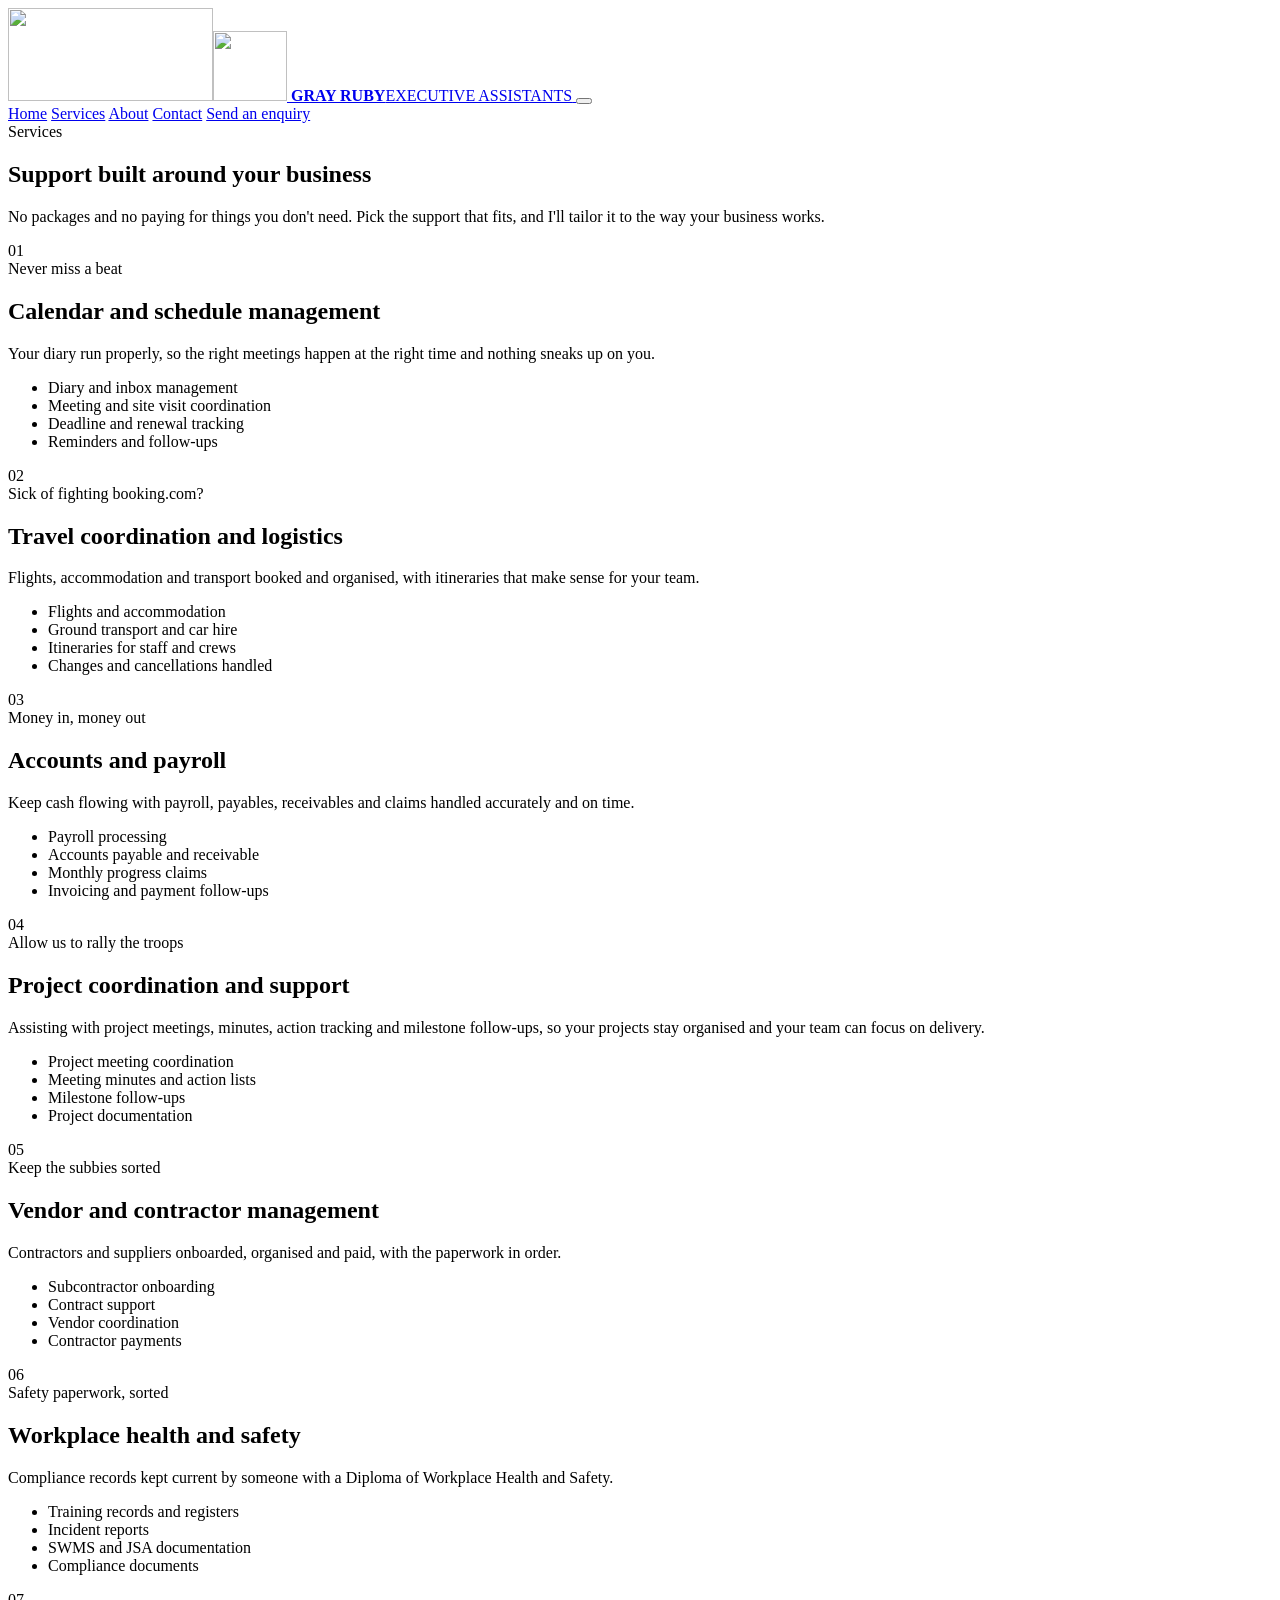
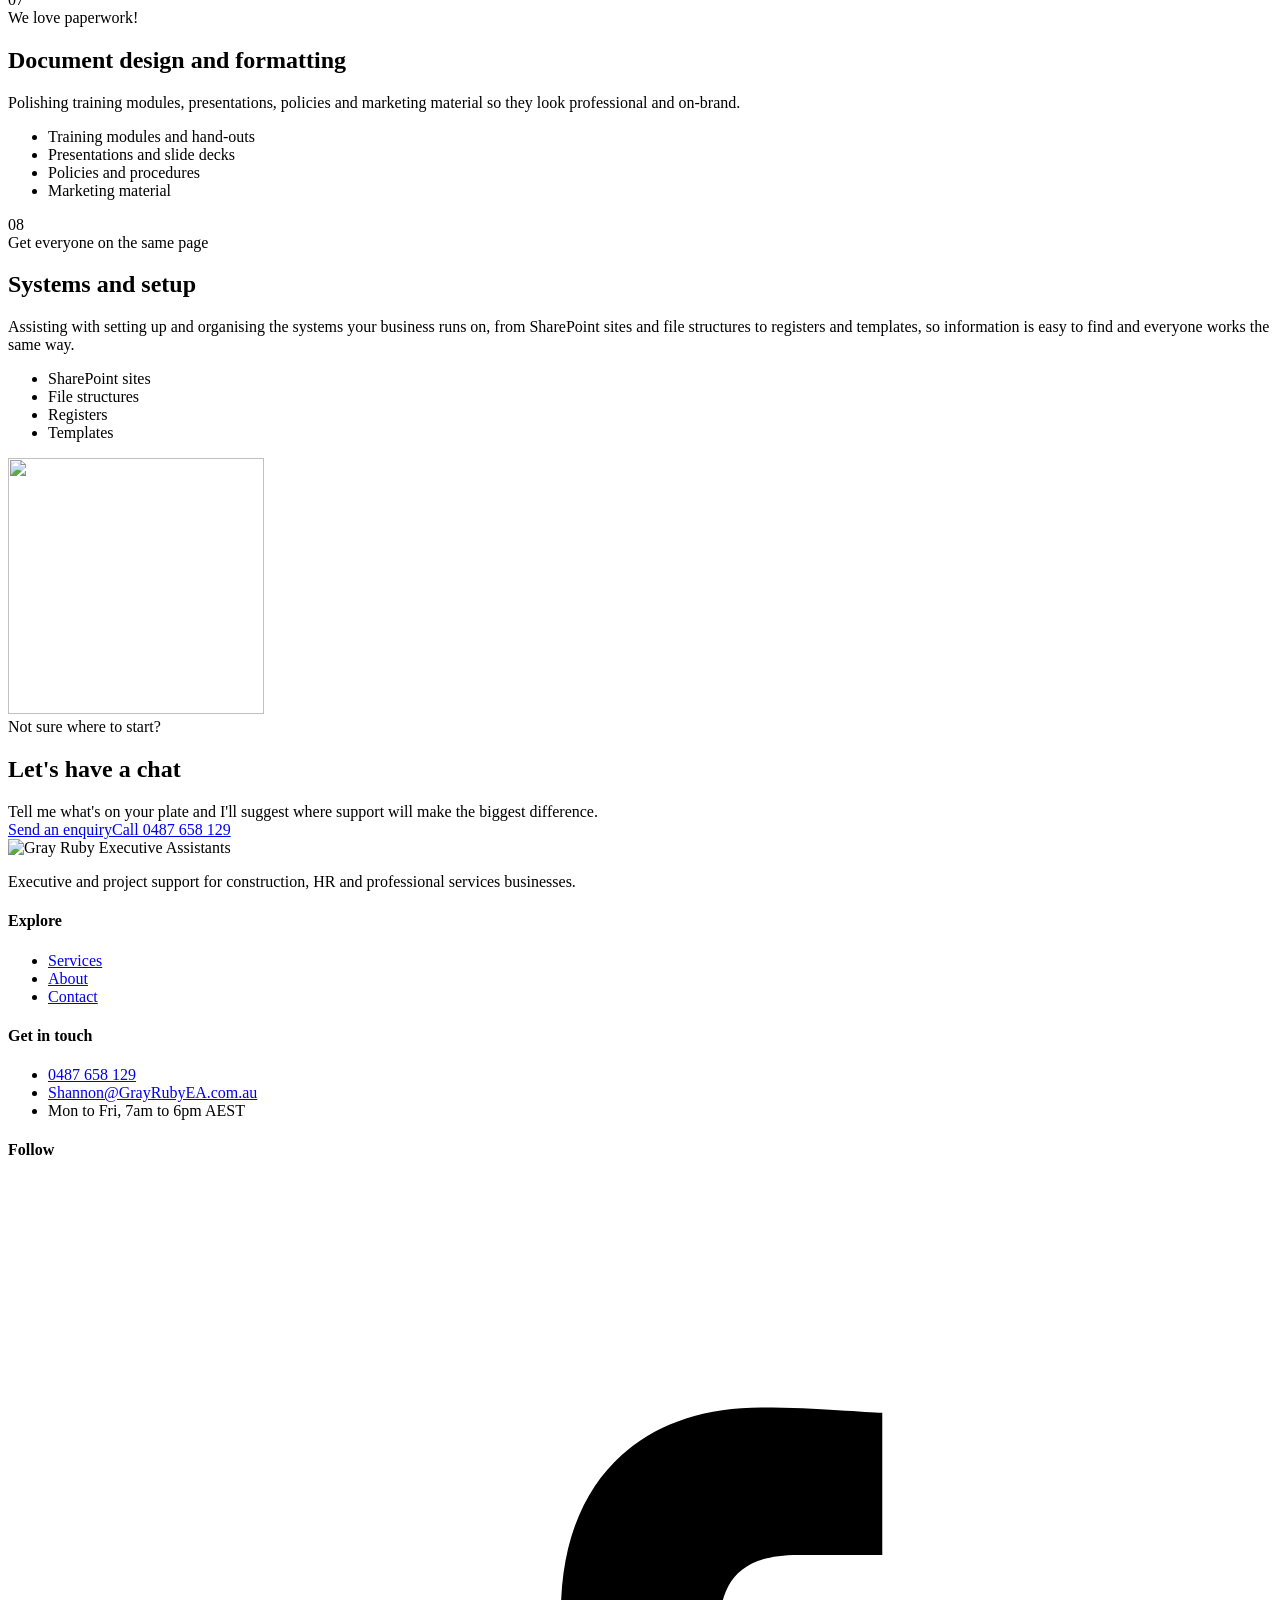
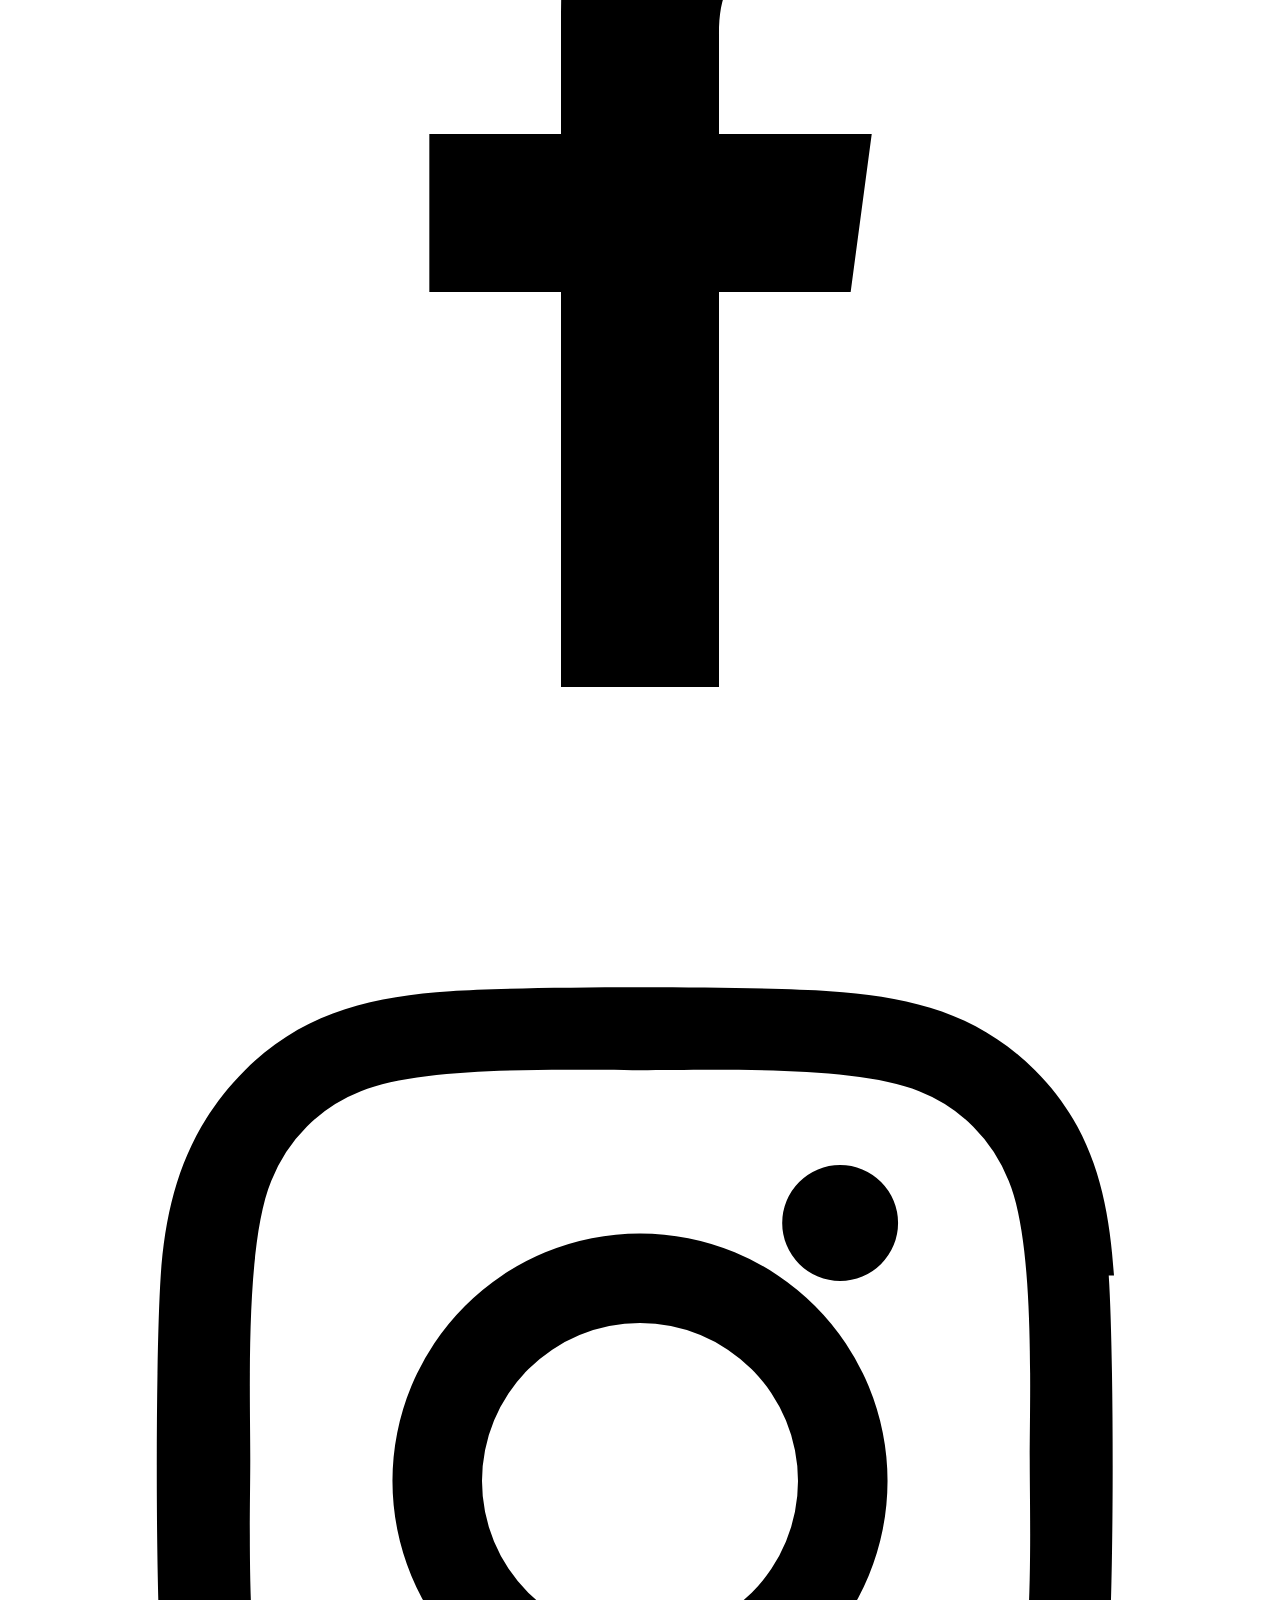
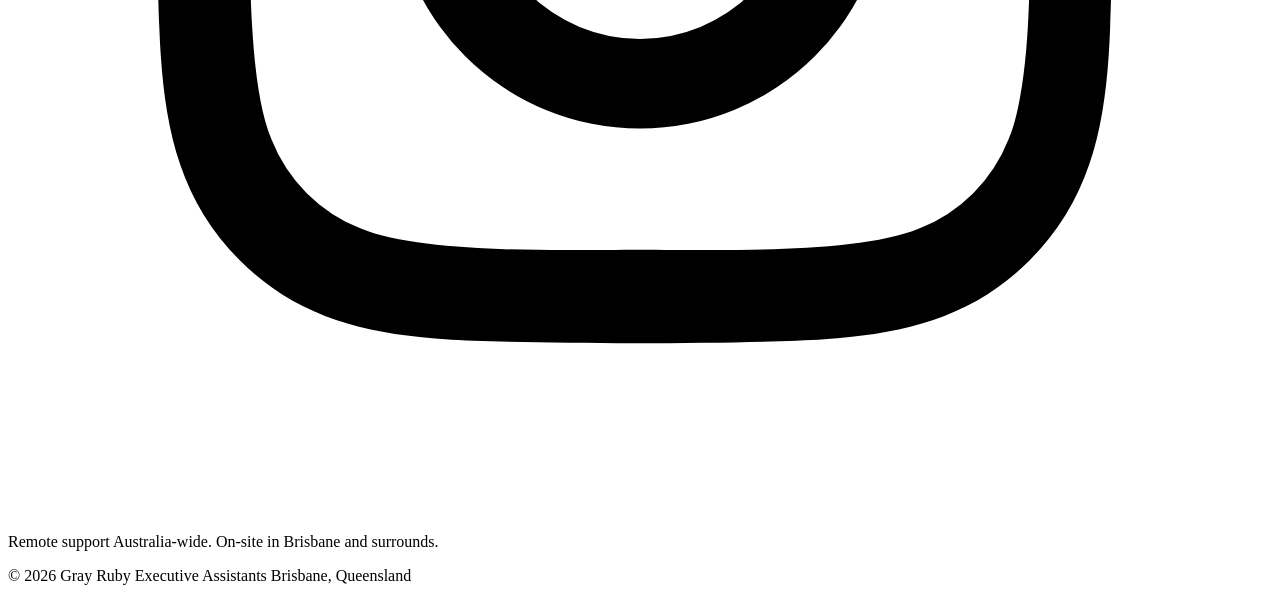
==== index.html @ 34ee31ba "Add files via upload" ====
<!DOCTYPE html>
<html lang="en-AU">
<head>
<meta charset="utf-8">
<meta name="viewport" content="width=device-width, initial-scale=1">
<title>Services | Gray Ruby Executive Assistants</title>
<meta name="description" content="Calendar, travel, accounts and payroll, project coordination, contractor management, WHS, document formatting and systems setup.">
<link rel="canonical" href="https://www.grayrubyea.com.au/services/">
<meta property="og:type" content="website">
<meta property="og:title" content="Services | Gray Ruby Executive Assistants">
<meta property="og:description" content="Calendar, travel, accounts and payroll, project coordination, contractor management, WHS, document formatting and systems setup.">
<meta property="og:url" content="https://www.grayrubyea.com.au/services/">
<meta property="og:image" content="https://www.grayrubyea.com.au/images/share.jpg">
<meta name="twitter:card" content="summary_large_image">
<link rel="icon" type="image/png" sizes="32x32" href="/images/favicon-32.png">
<link rel="apple-touch-icon" href="/images/apple-touch-icon.png">
<meta name="theme-color" content="#2f2f2f">
<link rel="preconnect" href="https://fonts.googleapis.com">
<link rel="preconnect" href="https://fonts.gstatic.com" crossorigin>
<link href="https://fonts.googleapis.com/css2?family=Assistant:wght@400;600;700&family=Red+Hat+Display:wght@300;400;500;600;700&display=swap" rel="stylesheet">
<link rel="stylesheet" href="/css/styles.css">
<script>try{if(!sessionStorage.getItem("gr-intro")){document.documentElement.classList.add("ruby-intro");sessionStorage.setItem("gr-intro","1")}}catch(e){document.documentElement.classList.add("ruby-intro")}</script>
</head>
<body>
<header class="site-header">
  <div class="wrap">
    <a class="brand" href="/" aria-label="Gray Ruby Executive Assistants home">
      <span class="brand-mark"><img src="/images/mark-gr.png" alt="" width="205" height="93"><img class="logo-ruby" src="/images/ruby-mask.png" alt="" width="74" height="70"><span class="ruby-shine" aria-hidden="true"></span></span>
      <span class="brand-text"><b>GRAY RUBY</b><span>EXECUTIVE ASSISTANTS</span></span>
    </a>
    <button class="menu-toggle" aria-label="Open menu" aria-expanded="false" aria-controls="nav"><span></span><span></span><span></span></button>
    <nav class="nav" id="nav">
      <a href="/">Home</a>
      <a href="/services/" aria-current="page">Services</a>
      <a href="/about/">About</a>
      <a href="/contact/">Contact</a>
      <a class="btn" href="/contact/">Send an enquiry</a>
    </nav>
  </div>
</header>
<main>

<section class="page-head dark ruby-rule">
  <div class="wrap">
    <span class="eyebrow">Services</span>
    <h1>Support built around your business</h1>
    <p class="lead">No packages and no paying for things you don't need. Pick the support that fits, and I'll tailor it to the way your business works.</p>
  </div>
</section>

<section class="section">
  <div class="wrap">
    <article class="service" id="s1">
      <div class="num">01</div>
      <div>
        <div class="tag">Never miss a beat</div>
        <h2>Calendar and schedule management</h2>
        <p>Your diary run properly, so the right meetings happen at the right time and nothing sneaks up on you.</p>
        <ul><li>Diary and inbox management</li><li>Meeting and site visit coordination</li><li>Deadline and renewal tracking</li><li>Reminders and follow-ups</li></ul>
      </div>
    </article>
    <article class="service" id="s2">
      <div class="num">02</div>
      <div>
        <div class="tag">Sick of fighting booking.com?</div>
        <h2>Travel coordination and logistics</h2>
        <p>Flights, accommodation and transport booked and organised, with itineraries that make sense for your team.</p>
        <ul><li>Flights and accommodation</li><li>Ground transport and car hire</li><li>Itineraries for staff and crews</li><li>Changes and cancellations handled</li></ul>
      </div>
    </article>
    <article class="service" id="s3">
      <div class="num">03</div>
      <div>
        <div class="tag">Money in, money out</div>
        <h2>Accounts and payroll</h2>
        <p>Keep cash flowing with payroll, payables, receivables and claims handled accurately and on time.</p>
        <ul><li>Payroll processing</li><li>Accounts payable and receivable</li><li>Monthly progress claims</li><li>Invoicing and payment follow-ups</li></ul>
      </div>
    </article>
    <article class="service" id="s4">
      <div class="num">04</div>
      <div>
        <div class="tag">Allow us to rally the troops</div>
        <h2>Project coordination and support</h2>
        <p>Assisting with project meetings, minutes, action tracking and milestone follow-ups, so your projects stay organised and your team can focus on delivery.</p>
        <ul><li>Project meeting coordination</li><li>Meeting minutes and action lists</li><li>Milestone follow-ups</li><li>Project documentation</li></ul>
      </div>
    </article>
    <article class="service" id="s5">
      <div class="num">05</div>
      <div>
        <div class="tag">Keep the subbies sorted</div>
        <h2>Vendor and contractor management</h2>
        <p>Contractors and suppliers onboarded, organised and paid, with the paperwork in order.</p>
        <ul><li>Subcontractor onboarding</li><li>Contract support</li><li>Vendor coordination</li><li>Contractor payments</li></ul>
      </div>
    </article>
    <article class="service" id="s6">
      <div class="num">06</div>
      <div>
        <div class="tag">Safety paperwork, sorted</div>
        <h2>Workplace health and safety</h2>
        <p>Compliance records kept current by someone with a Diploma of Workplace Health and Safety.</p>
        <ul><li>Training records and registers</li><li>Incident reports</li><li>SWMS and JSA documentation</li><li>Compliance documents</li></ul>
      </div>
    </article>
    <article class="service" id="s7">
      <div class="num">07</div>
      <div>
        <div class="tag">We love paperwork!</div>
        <h2>Document design and formatting</h2>
        <p>Polishing training modules, presentations, policies and marketing material so they look professional and on-brand.</p>
        <ul><li>Training modules and hand-outs</li><li>Presentations and slide decks</li><li>Policies and procedures</li><li>Marketing material</li></ul>
      </div>
    </article>
    <article class="service" id="s8">
      <div class="num">08</div>
      <div>
        <div class="tag">Get everyone on the same page</div>
        <h2>Systems and setup</h2>
        <p>Assisting with setting up and organising the systems your business runs on, from SharePoint sites and file structures to registers and templates, so information is easy to find and everyone works the same way.</p>
        <ul><li>SharePoint sites</li><li>File structures</li><li>Registers</li><li>Templates</li></ul>
      </div>
    </article>
  </div>
</section>

<section class="cta dark ruby-rule">
  <div class="wrap">
    <div class="gem" aria-hidden="true"><img src="/images/ruby.png" alt="" width="256" height="256"><span class="gem-shine"></span></div>
    <span class="eyebrow">Not sure where to start?</span>
    <h2>Let's have a chat</h2>
    <p class="lead" style="margin:0 auto">Tell me what's on your plate and I'll suggest where support will make the biggest difference.</p>
    <div class="btn-row"><a class="btn" href="/contact/">Send an enquiry</a><a class="btn ghost" href="tel:+61487658129">Call 0487 658 129</a></div>
  </div>
</section>
</main>
<footer class="site-footer dark">
  <div class="wrap">
    <div class="cols">
      <div>
        <img src="/images/logo-stacked-white.png" alt="Gray Ruby Executive Assistants" width="416" height="213">
        <p>Executive and project support for construction, HR and professional services businesses.</p>
      </div>
      <div>
        <h4>Explore</h4>
        <ul>
          <li><a href="/services/">Services</a></li>
          <li><a href="/about/">About</a></li>
          <li><a href="/contact/">Contact</a></li>
        </ul>
      </div>
      <div>
        <h4>Get in touch</h4>
        <ul>
          <li><a href="tel:+61487658129">0487 658 129</a></li>
          <li><a href="mailto:Shannon@GrayRubyEA.com.au">Shannon@GrayRubyEA.com.au</a></li>
          <li>Mon to Fri, 7am to 6pm AEST</li>
        </ul>
      </div>
      <div>
        <h4>Follow</h4>
        <div class="social">
          <a href="https://www.facebook.com/profile.php?id=61559877953396" target="_blank" rel="noopener" aria-label="Gray Ruby EA on Facebook"><svg viewBox="0 0 24 24" aria-hidden="true"><path d="M13.5 21v-7.5h2.5l.4-3h-2.9V8.6c0-.9.3-1.5 1.5-1.5h1.6V4.4c-.3 0-1.2-.1-2.3-.1-2.3 0-3.8 1.4-3.8 3.9v2.3H8v3h2.5V21h3z"/></svg></a>
          <a href="https://www.instagram.com/grayrubyea" target="_blank" rel="noopener" aria-label="Gray Ruby EA on Instagram"><svg viewBox="0 0 24 24" aria-hidden="true"><path d="M12 7.3A4.7 4.7 0 1 0 12 16.7 4.7 4.7 0 0 0 12 7.3zm0 7.7a3 3 0 1 1 0-6 3 3 0 0 1 0 6zm4.9-7.9a1.1 1.1 0 1 1-2.2 0 1.1 1.1 0 0 1 2.2 0zM21 8.1c-.1-1.5-.4-2.8-1.5-3.9S17.1 2.8 15.6 2.7C14.1 2.6 9.9 2.6 8.4 2.7 6.9 2.8 5.6 3.1 4.5 4.2S3 6.6 2.9 8.1c-.1 1.5-.1 5.7 0 7.2.1 1.5.4 2.8 1.5 3.9s2.4 1.4 3.9 1.5c1.5.1 5.7.1 7.2 0 1.5-.1 2.8-.4 3.9-1.5s1.4-2.4 1.5-3.9c.1-1.5.1-5.7 0-7.2zm-2 8.8a3 3 0 0 1-1.7 1.7c-1.2.5-4 .4-5.3.4s-4.1.1-5.3-.4a3 3 0 0 1-1.7-1.7c-.5-1.2-.4-4-.4-5.3s-.1-4.1.4-5.3A3 3 0 0 1 6.7 4.6C7.9 4.1 10.7 4.2 12 4.2s4.1-.1 5.3.4A3 3 0 0 1 19 6.3c.5 1.2.4 4 .4 5.3s.1 4.1-.4 5.3z"/></svg></a>
        </div>
        <p style="margin-top:16px">Remote support Australia-wide. On-site in Brisbane and surrounds.</p>
      </div>
    </div>
    <div class="legal">
      <span>&copy; <span data-year>2026</span> Gray Ruby Executive Assistants</span>
      <span>Brisbane, Queensland</span>
    </div>
  </div>
</footer>
<script src="/js/site.js"></script>
</body>
</html>
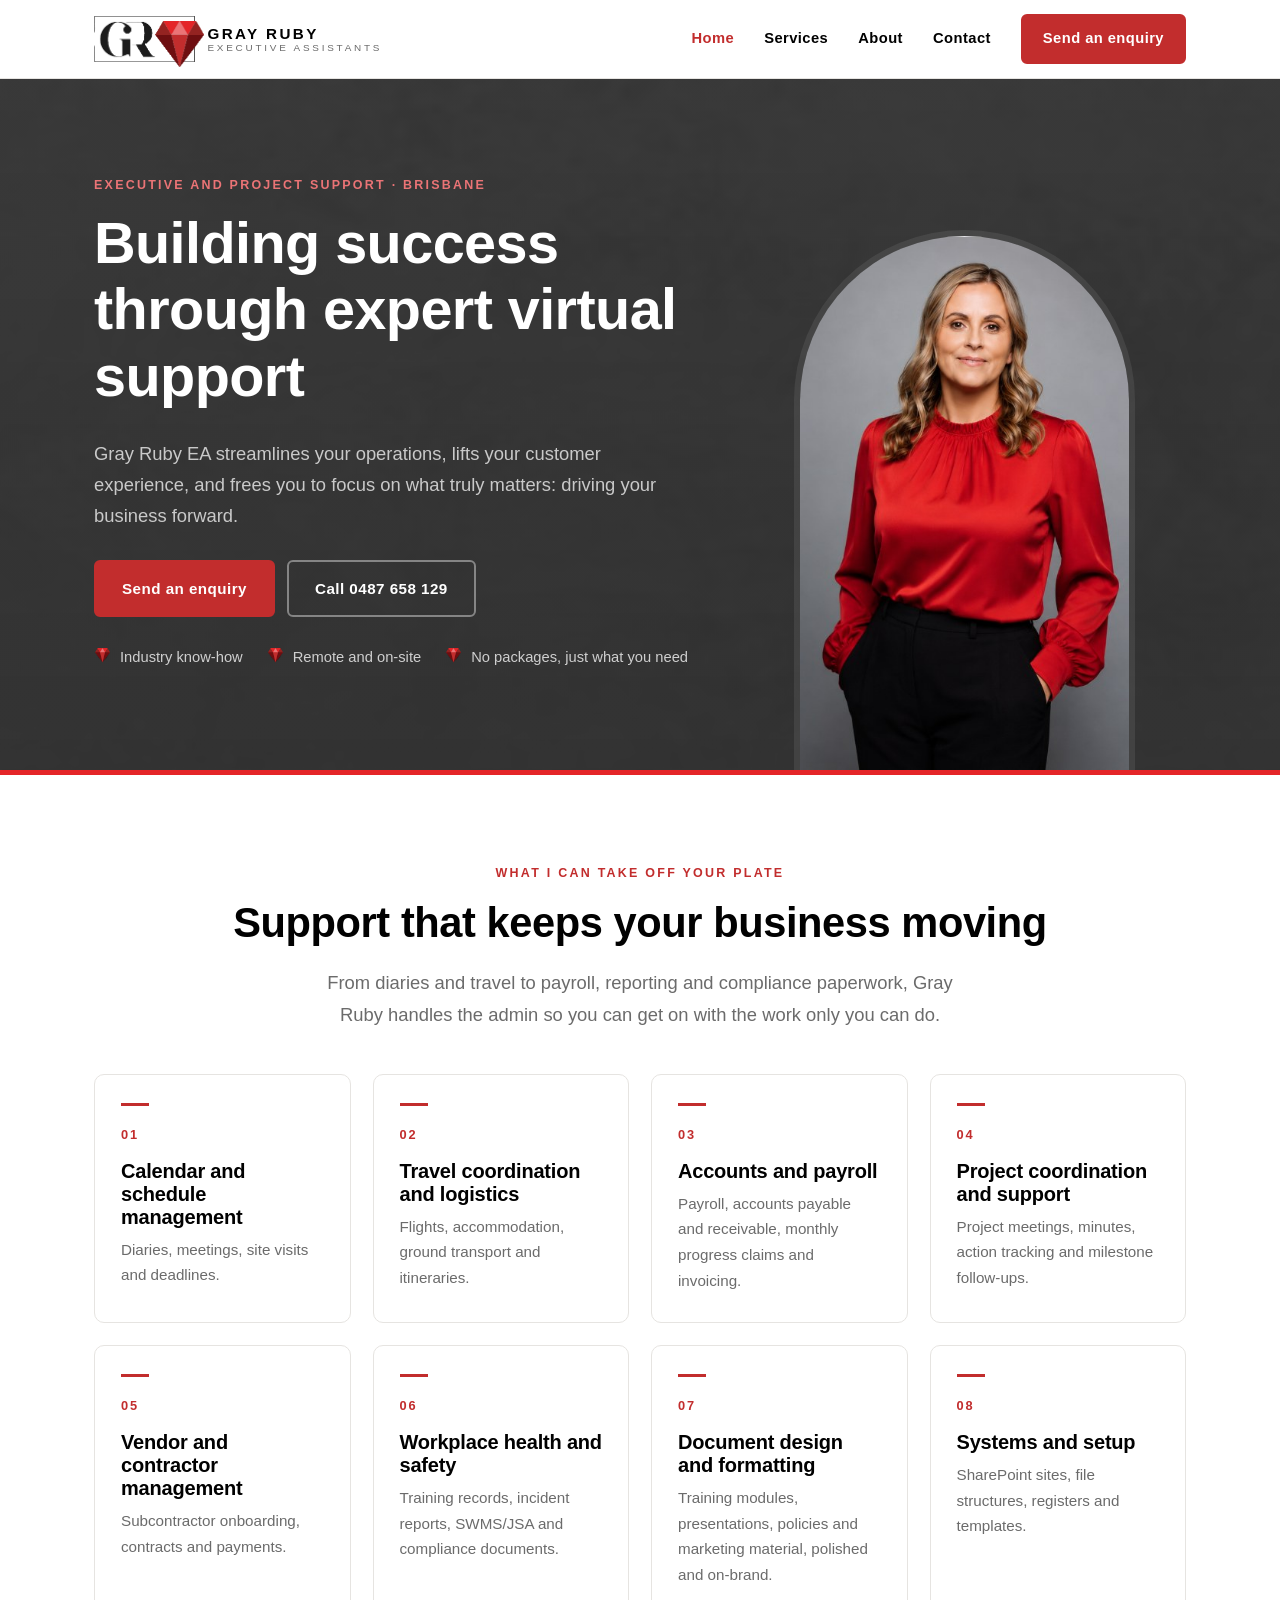
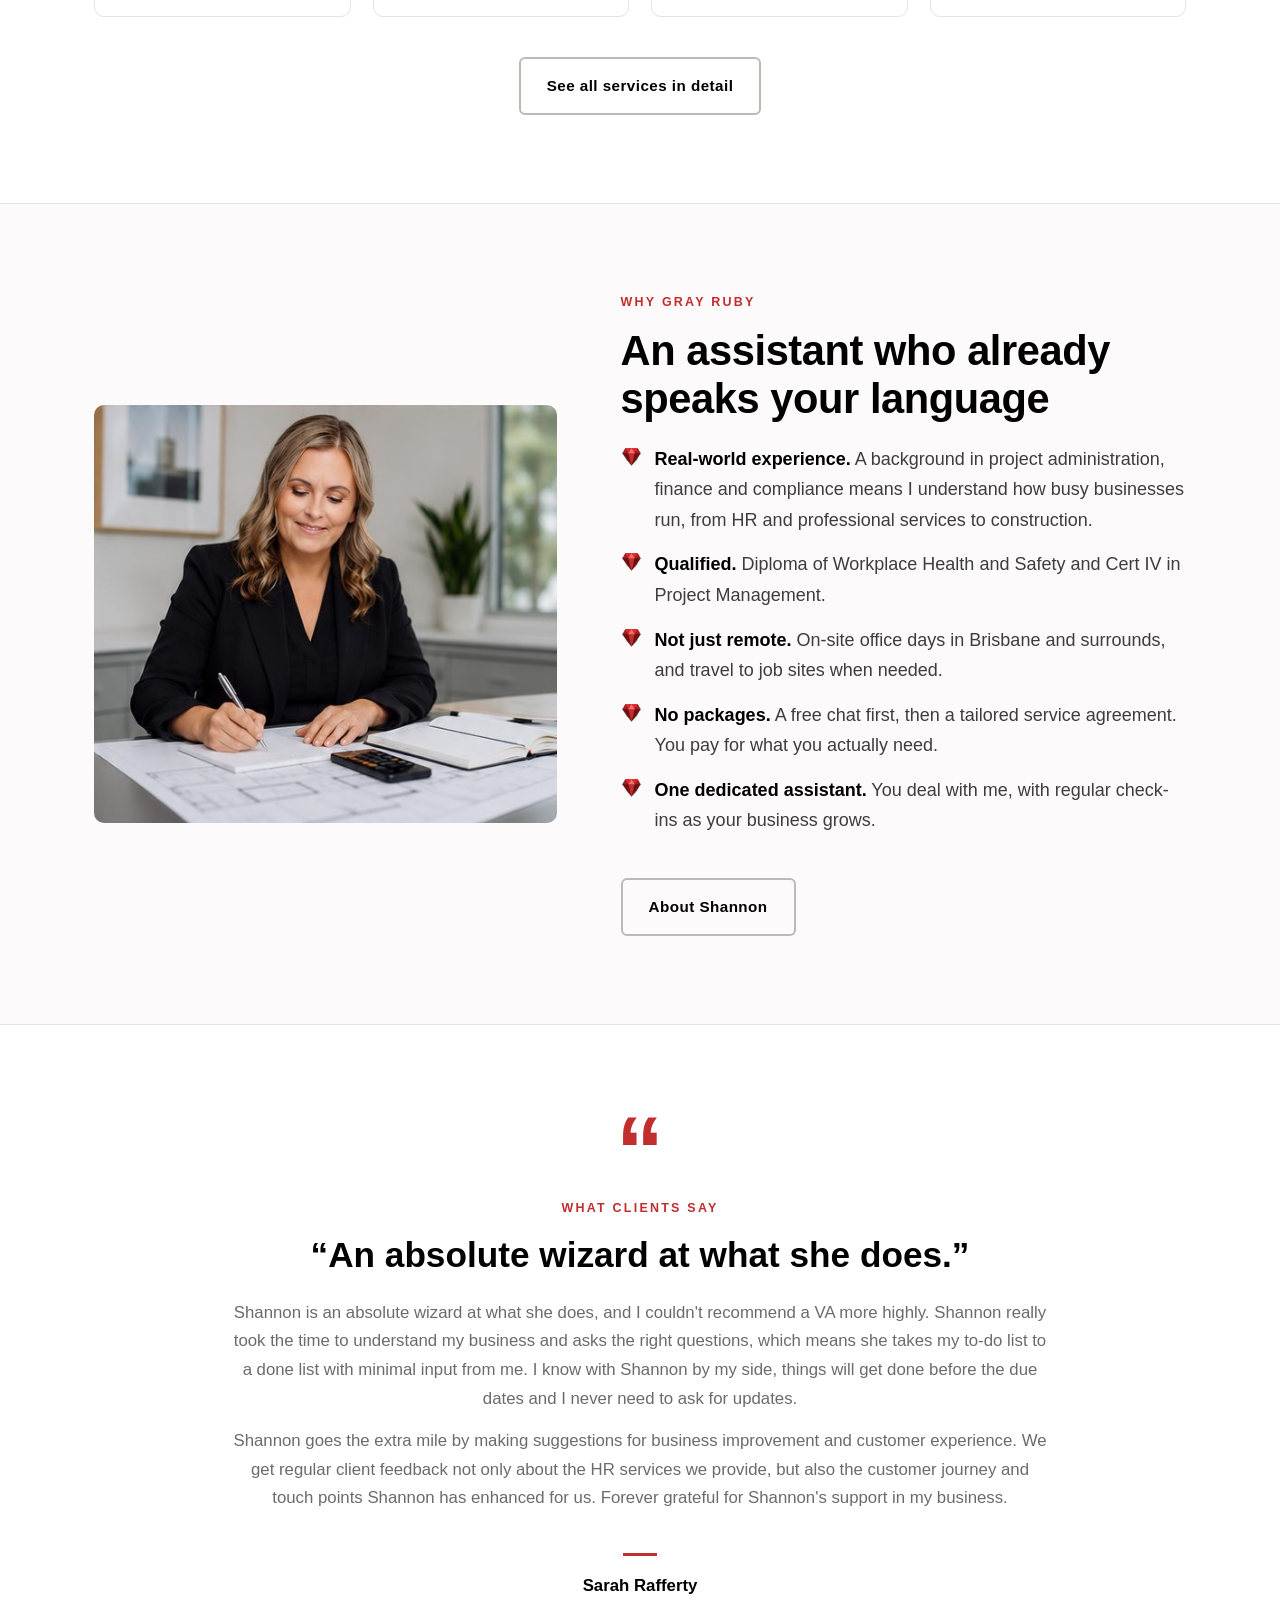
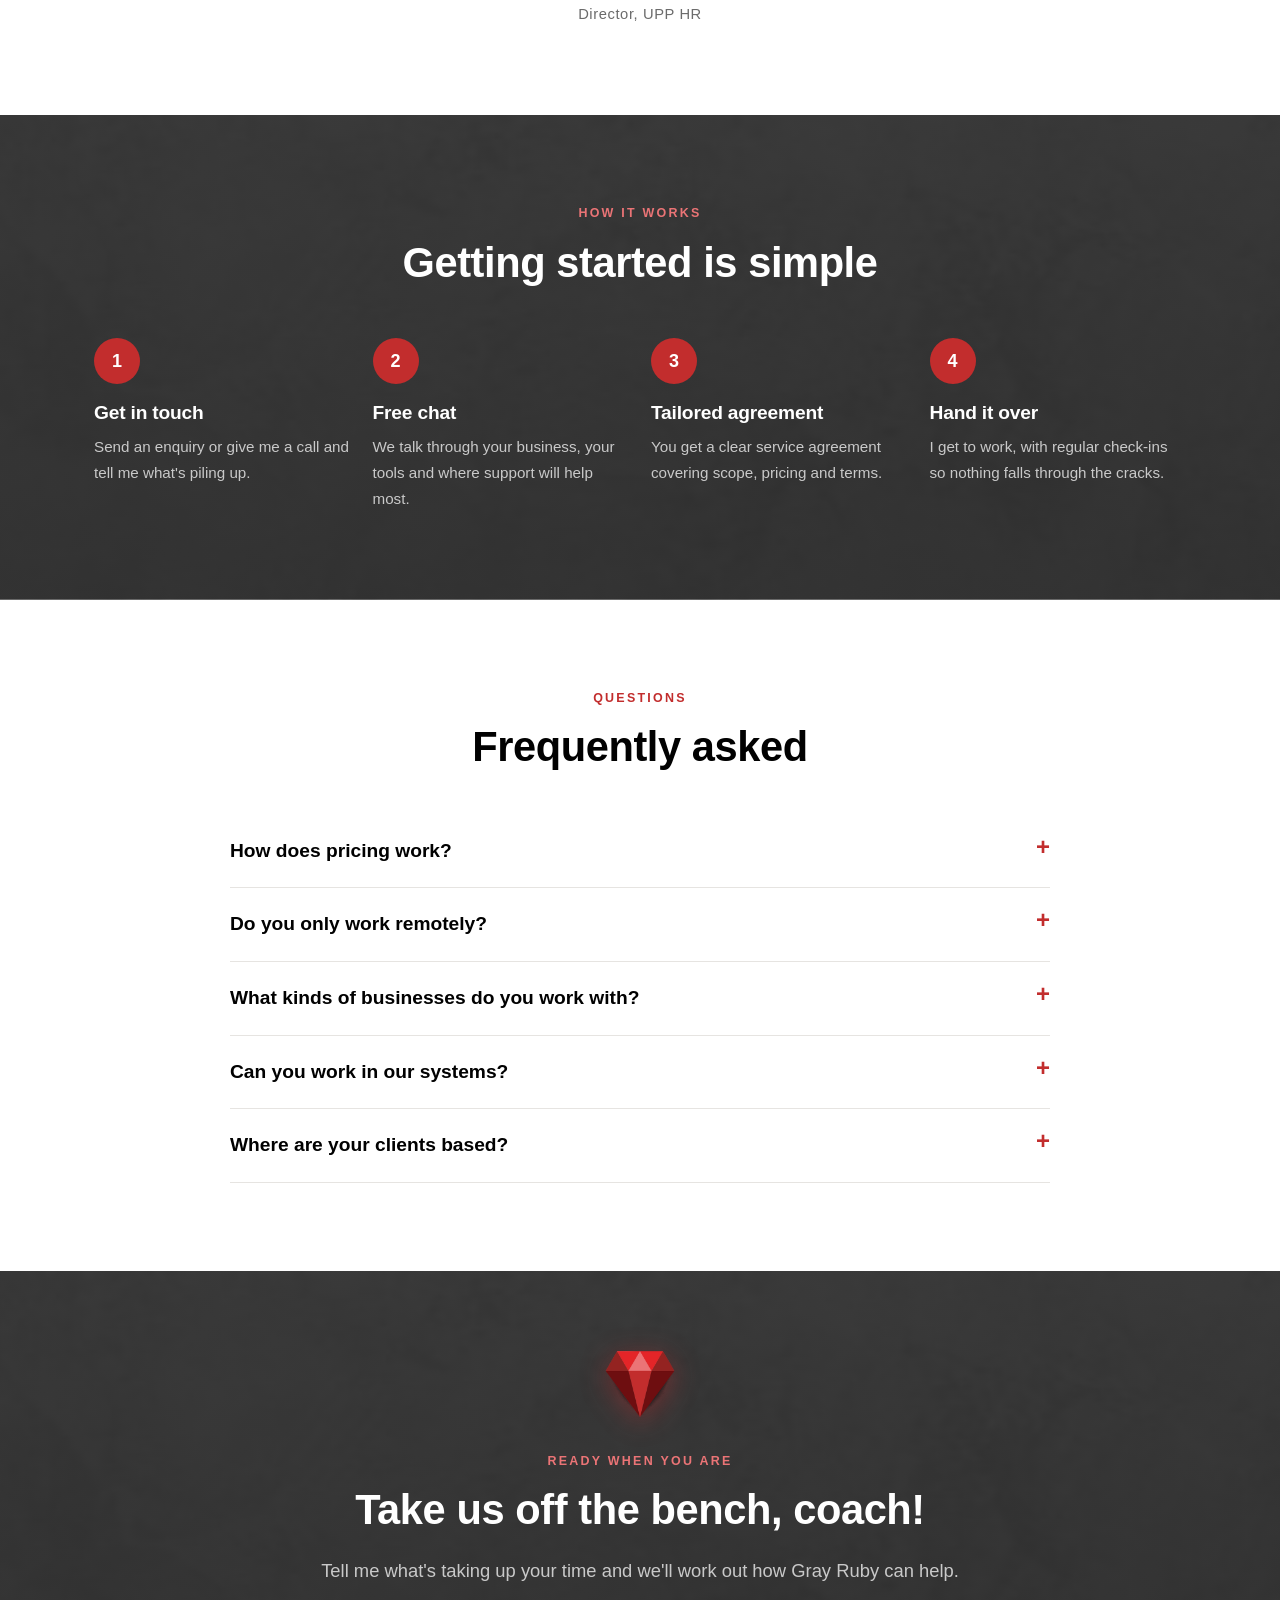
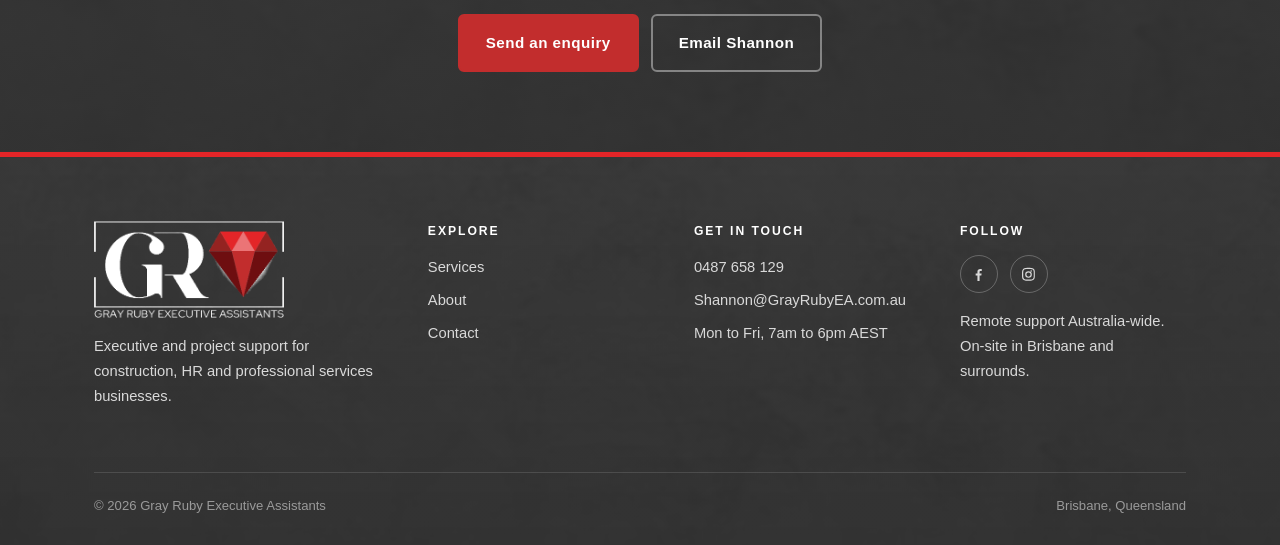
==== commit 0f40b92e: "Add files via upload" ====
--- a/index.html
+++ b/index.html
@@ -3,135 +3,159 @@
 <head>
 <meta charset="utf-8">
 <meta name="viewport" content="width=device-width, initial-scale=1">
-<title>Services | Gray Ruby Executive Assistants</title>
-<meta name="description" content="Calendar, travel, accounts and payroll, project coordination, contractor management, WHS, document formatting and systems setup.">
-<link rel="canonical" href="https://www.grayrubyea.com.au/services/">
+<title>Gray Ruby Executive Assistants | Brisbane executive and virtual assistant</title>
+<meta name="description" content="Executive and virtual assistant support for construction, HR and professional services businesses. Remote Australia-wide, on-site in Brisbane.">
+<link rel="canonical" href="https://www.grayrubyea.com.au/">
 <meta property="og:type" content="website">
-<meta property="og:title" content="Services | Gray Ruby Executive Assistants">
-<meta property="og:description" content="Calendar, travel, accounts and payroll, project coordination, contractor management, WHS, document formatting and systems setup.">
-<meta property="og:url" content="https://www.grayrubyea.com.au/services/">
-<meta property="og:image" content="https://www.grayrubyea.com.au/images/share.jpg">
+<meta property="og:title" content="Gray Ruby Executive Assistants | Brisbane executive and virtual assistant">
+<meta property="og:description" content="Executive and virtual assistant support for construction, HR and professional services businesses. Remote Australia-wide, on-site in Brisbane.">
+<meta property="og:url" content="https://www.grayrubyea.com.au/">
+<meta property="og:image" content="https://www.grayrubyea.com.au/share.jpg">
 <meta name="twitter:card" content="summary_large_image">
-<link rel="icon" type="image/png" sizes="32x32" href="/images/favicon-32.png">
-<link rel="apple-touch-icon" href="/images/apple-touch-icon.png">
+<link rel="icon" type="image/png" sizes="32x32" href="/favicon-32.png">
+<link rel="apple-touch-icon" href="/apple-touch-icon.png">
 <meta name="theme-color" content="#2f2f2f">
 <link rel="preconnect" href="https://fonts.googleapis.com">
 <link rel="preconnect" href="https://fonts.gstatic.com" crossorigin>
 <link href="https://fonts.googleapis.com/css2?family=Assistant:wght@400;600;700&family=Red+Hat+Display:wght@300;400;500;600;700&display=swap" rel="stylesheet">
-<link rel="stylesheet" href="/css/styles.css">
+<link rel="stylesheet" href="/styles.css">
 <script>try{if(!sessionStorage.getItem("gr-intro")){document.documentElement.classList.add("ruby-intro");sessionStorage.setItem("gr-intro","1")}}catch(e){document.documentElement.classList.add("ruby-intro")}</script>
 </head>
 <body>
 <header class="site-header">
   <div class="wrap">
     <a class="brand" href="/" aria-label="Gray Ruby Executive Assistants home">
-      <span class="brand-mark"><img src="/images/mark-gr.png" alt="" width="205" height="93"><img class="logo-ruby" src="/images/ruby-mask.png" alt="" width="74" height="70"><span class="ruby-shine" aria-hidden="true"></span></span>
+      <span class="brand-mark"><img src="/mark-gr.png" alt="" width="205" height="93"><img class="logo-ruby" src="/ruby-mask.png" alt="" width="74" height="70"><span class="ruby-shine" aria-hidden="true"></span></span>
       <span class="brand-text"><b>GRAY RUBY</b><span>EXECUTIVE ASSISTANTS</span></span>
     </a>
     <button class="menu-toggle" aria-label="Open menu" aria-expanded="false" aria-controls="nav"><span></span><span></span><span></span></button>
     <nav class="nav" id="nav">
-      <a href="/">Home</a>
-      <a href="/services/" aria-current="page">Services</a>
-      <a href="/about/">About</a>
-      <a href="/contact/">Contact</a>
-      <a class="btn" href="/contact/">Send an enquiry</a>
+      <a href="/" aria-current="page">Home</a>
+      <a href="/services">Services</a>
+      <a href="/about">About</a>
+      <a href="/contact">Contact</a>
+      <a class="btn" href="/contact">Send an enquiry</a>
     </nav>
   </div>
 </header>
 <main>
 
-<section class="page-head dark ruby-rule">
-  <div class="wrap">
-    <span class="eyebrow">Services</span>
-    <h1>Support built around your business</h1>
-    <p class="lead">No packages and no paying for things you don't need. Pick the support that fits, and I'll tailor it to the way your business works.</p>
+<section class="hero dark ruby-rule">
+  <div class="wrap">
+    <div class="hero-copy">
+      <span class="eyebrow">Executive and project support &middot; Brisbane</span>
+      <h1>Building success through expert virtual support</h1>
+      <p class="lead">Gray Ruby EA streamlines your operations, lifts your customer experience, and frees you to focus on what truly matters: driving your business forward.</p>
+      <div class="btn-row">
+        <a class="btn" href="/contact">Send an enquiry</a>
+        <a class="btn ghost" href="tel:+61487658129">Call 0487 658 129</a>
+      </div>
+      <ul class="hero-points">
+        <li>Industry know-how</li>
+        <li>Remote and on-site</li>
+        <li>No packages, just what you need</li>
+      </ul>
+    </div>
+    <div class="hero-photo">
+      <img src="/shannon-red.jpg" alt="Shannon Krytenberg, founder of Gray Ruby Executive Assistants" width="430" height="698">
+    </div>
   </div>
 </section>
 
 <section class="section">
   <div class="wrap">
-    <article class="service" id="s1">
-      <div class="num">01</div>
-      <div>
-        <div class="tag">Never miss a beat</div>
-        <h2>Calendar and schedule management</h2>
-        <p>Your diary run properly, so the right meetings happen at the right time and nothing sneaks up on you.</p>
-        <ul><li>Diary and inbox management</li><li>Meeting and site visit coordination</li><li>Deadline and renewal tracking</li><li>Reminders and follow-ups</li></ul>
-      </div>
-    </article>
-    <article class="service" id="s2">
-      <div class="num">02</div>
-      <div>
-        <div class="tag">Sick of fighting booking.com?</div>
-        <h2>Travel coordination and logistics</h2>
-        <p>Flights, accommodation and transport booked and organised, with itineraries that make sense for your team.</p>
-        <ul><li>Flights and accommodation</li><li>Ground transport and car hire</li><li>Itineraries for staff and crews</li><li>Changes and cancellations handled</li></ul>
-      </div>
-    </article>
-    <article class="service" id="s3">
-      <div class="num">03</div>
-      <div>
-        <div class="tag">Money in, money out</div>
-        <h2>Accounts and payroll</h2>
-        <p>Keep cash flowing with payroll, payables, receivables and claims handled accurately and on time.</p>
-        <ul><li>Payroll processing</li><li>Accounts payable and receivable</li><li>Monthly progress claims</li><li>Invoicing and payment follow-ups</li></ul>
-      </div>
-    </article>
-    <article class="service" id="s4">
-      <div class="num">04</div>
-      <div>
-        <div class="tag">Allow us to rally the troops</div>
-        <h2>Project coordination and support</h2>
-        <p>Assisting with project meetings, minutes, action tracking and milestone follow-ups, so your projects stay organised and your team can focus on delivery.</p>
-        <ul><li>Project meeting coordination</li><li>Meeting minutes and action lists</li><li>Milestone follow-ups</li><li>Project documentation</li></ul>
-      </div>
-    </article>
-    <article class="service" id="s5">
-      <div class="num">05</div>
-      <div>
-        <div class="tag">Keep the subbies sorted</div>
-        <h2>Vendor and contractor management</h2>
-        <p>Contractors and suppliers onboarded, organised and paid, with the paperwork in order.</p>
-        <ul><li>Subcontractor onboarding</li><li>Contract support</li><li>Vendor coordination</li><li>Contractor payments</li></ul>
-      </div>
-    </article>
-    <article class="service" id="s6">
-      <div class="num">06</div>
-      <div>
-        <div class="tag">Safety paperwork, sorted</div>
-        <h2>Workplace health and safety</h2>
-        <p>Compliance records kept current by someone with a Diploma of Workplace Health and Safety.</p>
-        <ul><li>Training records and registers</li><li>Incident reports</li><li>SWMS and JSA documentation</li><li>Compliance documents</li></ul>
-      </div>
-    </article>
-    <article class="service" id="s7">
-      <div class="num">07</div>
-      <div>
-        <div class="tag">We love paperwork!</div>
-        <h2>Document design and formatting</h2>
-        <p>Polishing training modules, presentations, policies and marketing material so they look professional and on-brand.</p>
-        <ul><li>Training modules and hand-outs</li><li>Presentations and slide decks</li><li>Policies and procedures</li><li>Marketing material</li></ul>
-      </div>
-    </article>
-    <article class="service" id="s8">
-      <div class="num">08</div>
-      <div>
-        <div class="tag">Get everyone on the same page</div>
-        <h2>Systems and setup</h2>
-        <p>Assisting with setting up and organising the systems your business runs on, from SharePoint sites and file structures to registers and templates, so information is easy to find and everyone works the same way.</p>
-        <ul><li>SharePoint sites</li><li>File structures</li><li>Registers</li><li>Templates</li></ul>
-      </div>
-    </article>
+    <div class="section-head center">
+      <span class="eyebrow">What I can take off your plate</span>
+      <h2>Support that keeps your business moving</h2>
+      <p class="lead">From diaries and travel to payroll, reporting and compliance paperwork, Gray Ruby handles the admin so you can get on with the work only you can do.</p>
+    </div>
+    <div class="grid grid-4">
+        <div class="card"><span class="num">01</span><h3>Calendar and schedule management</h3><p>Diaries, meetings, site visits and deadlines.</p></div>
+        <div class="card"><span class="num">02</span><h3>Travel coordination and logistics</h3><p>Flights, accommodation, ground transport and itineraries.</p></div>
+        <div class="card"><span class="num">03</span><h3>Accounts and payroll</h3><p>Payroll, accounts payable and receivable, monthly progress claims and invoicing.</p></div>
+        <div class="card"><span class="num">04</span><h3>Project coordination and support</h3><p>Project meetings, minutes, action tracking and milestone follow-ups.</p></div>
+        <div class="card"><span class="num">05</span><h3>Vendor and contractor management</h3><p>Subcontractor onboarding, contracts and payments.</p></div>
+        <div class="card"><span class="num">06</span><h3>Workplace health and safety</h3><p>Training records, incident reports, SWMS/JSA and compliance documents.</p></div>
+        <div class="card"><span class="num">07</span><h3>Document design and formatting</h3><p>Training modules, presentations, policies and marketing material, polished and on-brand.</p></div>
+        <div class="card"><span class="num">08</span><h3>Systems and setup</h3><p>SharePoint sites, file structures, registers and templates.</p></div>
+    </div>
+    <div class="section-foot center"><a class="btn ghost" href="/services">See all services in detail</a></div>
+  </div>
+</section>
+
+<section class="section stone">
+  <div class="wrap split photo-left">
+    <div class="photo-frame"><img src="/shannon-desk.jpg" alt="Shannon Krytenberg working at her desk" width="512" height="462" loading="lazy"></div>
+    <div>
+      <span class="eyebrow">Why Gray Ruby</span>
+      <h2>An assistant who already speaks your language</h2>
+      <ul class="ticks">
+        <li><strong>Real-world experience.</strong> A background in project administration, finance and compliance means I understand how busy businesses run, from HR and professional services to construction.</li>
+        <li><strong>Qualified.</strong> Diploma of Workplace Health and Safety and Cert IV in Project Management.</li>
+        <li><strong>Not just remote.</strong> On-site office days in Brisbane and surrounds, and travel to job sites when needed.</li>
+        <li><strong>No packages.</strong> A free chat first, then a tailored service agreement. You pay for what you actually need.</li>
+        <li><strong>One dedicated assistant.</strong> You deal with me, with regular check-ins as your business grows.</li>
+      </ul>
+      <div class="btn-row"><a class="btn ghost" href="/about">About Shannon</a></div>
+    </div>
+  </div>
+</section>
+
+<section class="section testimonial-section">
+  <div class="wrap">
+    <figure class="testimonial">
+      <span class="eyebrow">What clients say</span>
+      <p class="pull">&ldquo;An absolute wizard at what she does.&rdquo;</p>
+      <blockquote>
+        <p>Shannon is an absolute wizard at what she does, and I couldn't recommend a VA more highly. Shannon really took the time to understand my business and asks the right questions, which means she takes my to-do list to a done list with minimal input from me. I know with Shannon by my side, things will get done before the due dates and I never need to ask for updates.</p>
+        <p>Shannon goes the extra mile by making suggestions for business improvement and customer experience. We get regular client feedback not only about the HR services we provide, but also the customer journey and touch points Shannon has enhanced for us. Forever grateful for Shannon's support in my business.</p>
+      </blockquote>
+      <figcaption><strong>Sarah Rafferty</strong><span>Director, UPP HR</span></figcaption>
+    </figure>
+  </div>
+</section>
+
+<section class="section dark">
+  <div class="wrap">
+    <div class="section-head center">
+      <span class="eyebrow">How it works</span>
+      <h2>Getting started is simple</h2>
+    </div>
+    <div class="grid grid-4 steps">
+      <div class="step"><div class="dot">1</div><h3>Get in touch</h3><p>Send an enquiry or give me a call and tell me what's piling up.</p></div>
+      <div class="step"><div class="dot">2</div><h3>Free chat</h3><p>We talk through your business, your tools and where support will help most.</p></div>
+      <div class="step"><div class="dot">3</div><h3>Tailored agreement</h3><p>You get a clear service agreement covering scope, pricing and terms.</p></div>
+      <div class="step"><div class="dot">4</div><h3>Hand it over</h3><p>I get to work, with regular check-ins so nothing falls through the cracks.</p></div>
+    </div>
+  </div>
+</section>
+
+<section class="section">
+  <div class="wrap">
+    <div class="section-head center">
+      <span class="eyebrow">Questions</span>
+      <h2>Frequently asked</h2>
+    </div>
+    <div class="faq">
+      <details><summary>How does pricing work?</summary><p>There are no fixed packages. After a free chat about what you need, I put together a service agreement that sets out the scope, pricing and terms, so you only pay for the support you use.</p></details>
+      <details><summary>Do you only work remotely?</summary><p>Most work is done remotely, but I also offer on-site office days in Brisbane and surrounds, and can travel to job sites when required.</p></details>
+      <details><summary>What kinds of businesses do you work with?</summary><p>I work with business owners and directors across a range of industries, including HR consultancies, professional services and construction. Every client gets support tailored to the way their business works, whatever the industry.</p></details>
+      <details><summary>Can you work in our systems?</summary><p>Yes. I work in the tools you already use, and if your systems need some tidying up, I can assist with setting up SharePoint sites, file structures, registers and templates.</p></details>
+      <details><summary>Where are your clients based?</summary><p>I'm based in Brisbane and support businesses remotely across Australia.</p></details>
+    </div>
   </div>
 </section>
 
 <section class="cta dark ruby-rule">
   <div class="wrap">
-    <div class="gem" aria-hidden="true"><img src="/images/ruby.png" alt="" width="256" height="256"><span class="gem-shine"></span></div>
-    <span class="eyebrow">Not sure where to start?</span>
-    <h2>Let's have a chat</h2>
-    <p class="lead" style="margin:0 auto">Tell me what's on your plate and I'll suggest where support will make the biggest difference.</p>
-    <div class="btn-row"><a class="btn" href="/contact/">Send an enquiry</a><a class="btn ghost" href="tel:+61487658129">Call 0487 658 129</a></div>
+    <div class="gem" aria-hidden="true"><img src="/ruby.png" alt="" width="256" height="256"><span class="gem-shine"></span></div>
+    <span class="eyebrow">Ready when you are</span>
+    <h2>Take us off the bench, coach!</h2>
+    <p class="lead" style="margin:0 auto">Tell me what's taking up your time and we'll work out how Gray Ruby can help.</p>
+    <div class="btn-row">
+      <a class="btn" href="/contact">Send an enquiry</a>
+      <a class="btn ghost" href="mailto:Shannon@GrayRubyEA.com.au">Email Shannon</a>
+    </div>
   </div>
 </section>
 </main>
@@ -139,15 +163,15 @@
   <div class="wrap">
     <div class="cols">
       <div>
-        <img src="/images/logo-stacked-white.png" alt="Gray Ruby Executive Assistants" width="416" height="213">
+        <img src="/logo-stacked-white.png" alt="Gray Ruby Executive Assistants" width="416" height="213">
         <p>Executive and project support for construction, HR and professional services businesses.</p>
       </div>
       <div>
         <h4>Explore</h4>
         <ul>
-          <li><a href="/services/">Services</a></li>
-          <li><a href="/about/">About</a></li>
-          <li><a href="/contact/">Contact</a></li>
+          <li><a href="/services">Services</a></li>
+          <li><a href="/about">About</a></li>
+          <li><a href="/contact">Contact</a></li>
         </ul>
       </div>
       <div>
@@ -173,6 +197,6 @@
     </div>
   </div>
 </footer>
-<script src="/js/site.js"></script>
+<script src="/site.js"></script>
 </body>
 </html>
--- a/styles.css
+++ b/styles.css
@@ -0,0 +1,329 @@
+:root {
+  --ruby: #C22D2D;
+  --ruby-bright: #E42528;
+  --ruby-deep: #6E0E10;
+  --ruby-soft: #EB7476;
+  --ink: #010101;
+  --text: #3d3d3d;
+  --muted: #6b6b6b;
+  --line: #e6e4e1;
+  --paper: #ffffff;
+  --warm: #f3f1ee;
+  --stone: #FCFAFA;
+  --concrete: #2f2f2f;
+  --serif: "Red Hat Display", "Helvetica Neue", Arial, sans-serif;
+  --sans: "Assistant", "Helvetica Neue", Arial, sans-serif;
+  --display: "Red Hat Display", "Helvetica Neue", Arial, sans-serif;
+  --wrap: 1140px;
+  --radius: 10px;
+}
+
+*, *::before, *::after { box-sizing: border-box; }
+html { scroll-behavior: smooth; }
+body {
+  margin: 0;
+  font-family: var(--sans);
+  font-size: 18px;
+  line-height: 1.7;
+  color: var(--text);
+  background: var(--paper);
+  -webkit-font-smoothing: antialiased;
+}
+img { max-width: 100%; height: auto; display: block; }
+a { color: var(--ruby); }
+a:hover { color: var(--ruby-deep); }
+h1, h2, h3 { font-family: var(--serif); font-weight: 600; letter-spacing: -.01em; color: var(--ink); line-height: 1.15; margin: 0 0 .5em; }
+h1 { font-size: clamp(2.3rem, 5vw, 3.6rem); }
+h2 { font-size: clamp(1.9rem, 3.6vw, 2.6rem); }
+h3 { font-size: 1.4rem; }
+p { margin: 0 0 1em; }
+
+.wrap { max-width: var(--wrap); margin: 0 auto; padding: 0 24px; }
+.section { padding: 88px 0; }
+.section.stone { background: var(--stone); border-top: 1px solid var(--line); border-bottom: 1px solid var(--line); }
+.eyebrow {
+  font-family: var(--display); font-size: .78rem; font-weight: 700;
+  letter-spacing: .18em; text-transform: uppercase; color: var(--ruby);
+  margin: 0 0 14px; display: block;
+}
+.lead { font-size: 1.15rem; color: var(--muted); max-width: 640px; }
+.center { text-align: center; }
+.center .lead { margin-left: auto; margin-right: auto; }
+
+/* Buttons */
+.btn {
+  display: inline-block; font-family: var(--display); font-weight: 600; font-size: .95rem;
+  letter-spacing: .03em; text-decoration: none; padding: 14px 26px; border-radius: 6px;
+  border: 2px solid var(--ruby); background: var(--ruby); color: #fff; transition: background .2s, border-color .2s, color .2s;
+}
+.btn:hover { background: var(--ruby-deep); border-color: var(--ruby-deep); color: #fff; }
+.btn.ghost { background: transparent; color: var(--ink); border-color: #bdbab5; }
+.btn.ghost:hover { border-color: var(--ink); color: var(--ink); background: transparent; }
+.dark .btn.ghost { color: #fff; border-color: rgba(255,255,255,.4); }
+.dark .btn.ghost:hover { border-color: #fff; color: #fff; }
+.btn-row { display: flex; flex-wrap: wrap; gap: 12px; margin-top: 28px; }
+
+/* Header */
+.site-header { position: sticky; top: 0; z-index: 50; background: rgba(255,255,255,.96); backdrop-filter: blur(6px); border-bottom: 1px solid var(--line); }
+.site-header .wrap { display: flex; align-items: center; justify-content: space-between; height: 78px; }
+.brand { display: flex; align-items: center; gap: 12px; text-decoration: none; }
+.brand img { height: 46px; width: auto; }
+.brand-text { font-family: var(--display); color: var(--ink); line-height: 1.15; }
+.brand-text b { display: block; font-weight: 700; font-size: .95rem; letter-spacing: .16em; }
+.brand-text span { display: block; font-size: .62rem; letter-spacing: .28em; color: var(--muted); }
+.nav { display: flex; align-items: center; gap: 30px; }
+.nav a { font-weight: 600; font-size: .92rem; color: var(--ink); text-decoration: none; letter-spacing: .03em; }
+.nav a:hover, .nav a[aria-current="page"] { color: var(--ruby); }
+.nav .btn { color: #fff; padding: 10px 20px; }
+.nav .btn:hover { color: #fff; }
+.menu-toggle { display: none; background: none; border: 0; padding: 8px; cursor: pointer; }
+.menu-toggle span { display: block; width: 24px; height: 2px; background: var(--ink); margin: 5px 0; transition: transform .2s, opacity .2s; }
+
+/* Dark concrete bands */
+.dark {
+  color: #d9d9d9;
+  background-color: var(--concrete);
+  background-image: linear-gradient(rgba(38,38,38,.88), rgba(38,38,38,.92)), url("concrete.jpg");
+  background-size: cover; background-position: center;
+}
+.dark h1, .dark h2, .dark h3 { color: #fff; }
+.dark .eyebrow { color: var(--ruby-soft); }
+.dark .lead { color: #c9c9c9; }
+.ruby-rule { border-bottom: 5px solid var(--ruby-bright); }
+
+/* Hero */
+.hero { padding: 0; overflow: hidden; }
+.hero .wrap { display: grid; grid-template-columns: 1.15fr .85fr; gap: 48px; align-items: end; }
+.hero-copy { padding: 96px 0 100px; }
+.hero-photo { align-self: end; justify-self: center; }
+.hero-photo { padding-top: 56px; }
+.hero-photo img { max-height: 540px; width: auto; border-radius: 220px 220px 0 0; border: 6px solid rgba(255,255,255,.08); border-bottom: 0; }
+.hero-points { list-style: none; padding: 0; margin: 28px 0 0; display: flex; flex-wrap: wrap; gap: 10px 24px; font-size: .92rem; color: #cfcfcf; }
+.hero-points li::before { content: ""; display: inline-block; width: 8px; height: 8px; background: var(--ruby-bright); transform: rotate(45deg); margin-right: 10px; vertical-align: 1px; }
+
+/* Page header (inner pages) */
+.page-head { padding: 80px 0 72px; }
+.page-head .lead { margin-bottom: 0; }
+
+/* Cards / services grid */
+.grid { display: grid; gap: 22px; }
+.grid-4 { grid-template-columns: repeat(4, 1fr); }
+.grid-3 { grid-template-columns: repeat(3, 1fr); }
+.grid-2 { grid-template-columns: repeat(2, 1fr); }
+.card { background: #fff; border: 1px solid var(--line); border-radius: var(--radius); padding: 28px 26px; }
+.card h3 { font-size: 1.25rem; margin-bottom: .4em; }
+.card p { font-size: .95rem; color: var(--muted); margin: 0; }
+.card .num { font-family: var(--sans); font-weight: 700; color: var(--ruby); font-size: .8rem; letter-spacing: .14em; display: block; margin-bottom: 14px; }
+.card::before { content: ""; display: block; width: 28px; height: 3px; background: var(--ruby); margin-bottom: 18px; }
+.card.no-bar::before { display: none; }
+.section-head { margin-bottom: 44px; }
+.section-foot { margin-top: 40px; }
+
+/* Split layout */
+.split { display: grid; grid-template-columns: 1fr 1fr; gap: 64px; align-items: center; }
+.split.photo-left { grid-template-columns: .9fr 1.1fr; }
+.photo-frame { position: relative; }
+.photo-frame img { border-radius: var(--radius); width: 100%; height: auto; }
+.photo-frame::after { content: ""; position: absolute; inset: 18px -18px -18px 18px; border: 2px solid var(--ruby); border-radius: var(--radius); z-index: -1; }
+
+/* Ticks */
+.ticks { list-style: none; padding: 0; margin: 0; }
+.ticks li { position: relative; padding: 0 0 14px 34px; }
+.ticks li::before { content: ""; position: absolute; left: 4px; top: 8px; width: 11px; height: 11px; background: var(--ruby); transform: rotate(45deg); }
+.ticks strong { color: var(--ink); }
+
+/* Steps */
+.steps { counter-reset: step; }
+.step { position: relative; padding-top: 8px; }
+.step .dot { width: 46px; height: 46px; border-radius: 50%; display: grid; place-items: center; background: var(--ruby); color: #fff; font-weight: 700; margin-bottom: 18px; }
+.step h3 { font-size: 1.2rem; }
+.step p { font-size: .95rem; margin: 0; }
+.dark .step p { color: #c9c9c9; }
+
+/* FAQ */
+.faq { max-width: 820px; margin: 0 auto; }
+.faq details { border-bottom: 1px solid var(--line); padding: 20px 0; }
+.faq summary { cursor: pointer; list-style: none; font-family: var(--serif); font-weight: 600; font-size: 1.2rem; color: var(--ink); display: flex; justify-content: space-between; gap: 20px; }
+.faq summary::-webkit-details-marker { display: none; }
+.faq summary::after { content: "+"; font-family: var(--sans); color: var(--ruby); font-size: 1.5rem; line-height: 1; transition: transform .2s; }
+.faq details[open] summary::after { transform: rotate(45deg); }
+.faq details p { margin: 12px 0 0; color: var(--muted); }
+
+/* CTA band */
+.cta { text-align: center; padding: 80px 0; }
+.cta .btn-row { justify-content: center; }
+
+/* Services detail */
+.service { display: grid; grid-template-columns: 90px 1fr; gap: 28px; padding: 40px 0; border-bottom: 1px solid var(--line); }
+.service:last-child { border-bottom: 0; }
+.service .num { font-family: var(--serif); font-weight: 300; font-size: 2.6rem; color: var(--ruby); line-height: 1; }
+.service .tag { font-family: var(--sans); font-weight: 700; font-size: .78rem; letter-spacing: .14em; text-transform: uppercase; color: var(--muted); margin-bottom: 6px; }
+.service h2 { font-size: 1.9rem; }
+.service ul { margin: 12px 0 0; padding-left: 20px; columns: 2; column-gap: 40px; }
+
+.service li { margin-bottom: 6px; break-inside: avoid; }
+.service li::marker { color: var(--ruby); }
+
+/* Contact */
+.contact-grid { display: grid; grid-template-columns: 1.15fr .85fr; gap: 56px; align-items: start; }
+.form { background: #fff; border: 1px solid var(--line); border-radius: var(--radius); padding: 36px; }
+.form label { display: block; font-weight: 600; font-size: .9rem; color: var(--ink); margin-bottom: 6px; }
+.form input, .form textarea { width: 100%; font: inherit; font-size: 1rem; padding: 12px 14px; border: 1px solid #cfccc7; border-radius: 6px; background: #fff; color: var(--ink); }
+.form input:focus, .form textarea:focus { outline: none; border-color: var(--ruby); box-shadow: 0 0 0 3px rgba(194,45,45,.15); }
+.form textarea { min-height: 150px; resize: vertical; }
+.form .row { display: grid; grid-template-columns: 1fr 1fr; gap: 18px; }
+.form .field { margin-bottom: 18px; }
+.form .hidden { position: absolute; left: -9999px; }
+.form .note { font-size: .85rem; color: var(--muted); margin: 14px 0 0; }
+.contact-list { list-style: none; padding: 0; margin: 0 0 28px; }
+.contact-list li { padding: 16px 0; border-bottom: 1px solid var(--line); }
+.contact-list .k { display: block; font-size: .76rem; font-weight: 700; letter-spacing: .14em; text-transform: uppercase; color: var(--muted); }
+.contact-list a, .contact-list .v { font-size: 1.1rem; color: var(--ink); text-decoration: none; font-weight: 600; }
+.contact-list a:hover { color: var(--ruby); }
+.contact-photo img { border-radius: var(--radius); }
+
+/* Footer */
+.site-footer { padding: 64px 0 28px; font-size: .92rem; }
+.site-footer .cols { display: grid; grid-template-columns: 1.3fr 1fr 1fr 1fr; gap: 40px; }
+.site-footer img { width: 190px; height: auto; margin-bottom: 16px; }
+.site-footer h4 { font-family: var(--sans); font-size: .76rem; letter-spacing: .16em; text-transform: uppercase; color: #fff; margin: 0 0 14px; }
+.site-footer ul { list-style: none; padding: 0; margin: 0; }
+.site-footer li { margin-bottom: 8px; }
+.site-footer a { color: #d9d9d9; text-decoration: none; }
+.site-footer a:hover { color: var(--ruby-soft); }
+.site-footer .legal { border-top: 1px solid rgba(255,255,255,.12); margin-top: 48px; padding-top: 22px; font-size: .82rem; color: #9a9a9a; display: flex; justify-content: space-between; flex-wrap: wrap; gap: 10px; }
+.social { display: flex; gap: 12px; margin-top: 6px; }
+.social a { width: 38px; height: 38px; border: 1px solid rgba(255,255,255,.25); border-radius: 50%; display: grid; place-items: center; }
+.social a:hover { border-color: var(--ruby-soft); }
+.social svg { width: 17px; height: 17px; fill: currentColor; }
+
+/* Responsive */
+@media (max-width: 980px) {
+  .grid-4 { grid-template-columns: repeat(2, 1fr); }
+  .grid-3 { grid-template-columns: 1fr 1fr; }
+  .site-footer .cols { grid-template-columns: 1fr 1fr; }
+}
+@media (max-width: 820px) {
+  body { font-size: 16px; }
+  .section { padding: 64px 0; }
+  .menu-toggle { display: block; }
+  .nav { position: absolute; top: 78px; left: 0; right: 0; background: #fff; flex-direction: column; align-items: stretch; gap: 0; padding: 8px 24px 24px; border-bottom: 1px solid var(--line); display: none; }
+  .nav.open { display: flex; }
+  .nav a { padding: 14px 0; border-bottom: 1px solid var(--line); }
+  .nav .btn { margin-top: 16px; text-align: center; border-bottom: 2px solid var(--ruby); }
+  .hero .wrap, .split, .split.photo-left, .contact-grid { grid-template-columns: 1fr; gap: 36px; }
+  .hero-copy { padding: 64px 0 0; }
+  .hero-photo { padding-top: 0; }
+  .hero-photo img { max-height: 420px; }
+  .photo-frame { margin-right: 18px; }
+  .service { grid-template-columns: 1fr; gap: 12px; }
+  .service ul { columns: 1; }
+  .form { padding: 24px; }
+  .form .row { grid-template-columns: 1fr; gap: 0; }
+}
+@media (max-width: 560px) {
+  .grid-4, .grid-3, .grid-2 { grid-template-columns: 1fr; }
+  .site-footer .cols { grid-template-columns: 1fr; }
+  .brand-text span { letter-spacing: .18em; }
+  .brand img { height: 40px; }
+}
+
+/* ---------- Ruby flash effects ---------- */
+/* A flash of light sweeps across the ruby every few seconds */
+@keyframes shine {
+  0%, 55% { background-position: 150% 0; }
+  80%, 100% { background-position: -50% 0; }
+}
+
+/* Logo ruby */
+.brand-mark { position: relative; display: block; }
+.ruby-shine {
+  position: absolute; left: 60.5%; top: 11.8%; width: 36.1%; height: 75.3%;
+  -webkit-mask: url("ruby-mask.png") center / 100% 100% no-repeat;
+          mask: url("ruby-mask.png") center / 100% 100% no-repeat;
+  background: linear-gradient(115deg, transparent 38%, rgba(255,255,255,.95) 50%, transparent 62%) no-repeat;
+  background-size: 300% 100%; background-position: 150% 0;
+  animation: shine 4.5s ease-in-out infinite;
+}
+
+/* Large ruby in the call-to-action bands */
+.gem { position: relative; width: 78px; height: 78px; margin: 0 auto 22px; }
+.gem img { width: 100%; height: 100%; filter: drop-shadow(0 6px 14px rgba(228,37,40,.35)); animation: gem-glow 4s ease-in-out infinite; }
+.gem-shine {
+  position: absolute; inset: 0;
+  -webkit-mask: url("ruby.png") center / 100% 100% no-repeat;
+          mask: url("ruby.png") center / 100% 100% no-repeat;
+  background: linear-gradient(115deg, transparent 38%, rgba(255,255,255,.95) 50%, transparent 62%) no-repeat;
+  background-size: 300% 100%; background-position: 150% 0;
+  animation: shine 4s ease-in-out infinite;
+}
+@keyframes gem-glow {
+  0%, 55%, 100% { filter: drop-shadow(0 6px 14px rgba(228,37,40,.35)); }
+  70% { filter: drop-shadow(0 0 22px rgba(235,116,118,.9)) brightness(1.15); }
+}
+
+/* Mini ruby bullet points, each flashing in turn */
+.hero-points li, .ticks li, .service li { position: relative; }
+.hero-points li::before, .ticks li::before, .service li::before {
+  content: ""; position: absolute; transform: none; box-shadow: none; margin: 0;
+  background: url("ruby.png") center / contain no-repeat;
+}
+.hero-points li { padding-left: 26px; }
+.hero-points li::before { left: 0; top: 3px; width: 17px; height: 17px; }
+.ticks li::before { left: 0; top: 4px; width: 21px; height: 21px; }
+.service ul { list-style: none; padding-left: 0; }
+.service li { padding-left: 24px; }
+.service li::before { left: 0; top: 4px; width: 16px; height: 16px; }
+.hero-points li::after, .ticks li::after, .service li::after {
+  content: ""; position: absolute; pointer-events: none;
+  -webkit-mask: url("ruby.png") center / contain no-repeat;
+          mask: url("ruby.png") center / contain no-repeat;
+  background: linear-gradient(115deg, transparent 35%, rgba(255,255,255,.95) 50%, transparent 65%) no-repeat;
+  background-size: 300% 100%; background-position: 150% 0;
+  animation: shine 4s ease-in-out infinite;
+}
+.hero-points li::after { left: 0; top: 3px; width: 17px; height: 17px; }
+.ticks li::after { left: 0; top: 4px; width: 21px; height: 21px; }
+.service li::after { left: 0; top: 4px; width: 16px; height: 16px; }
+.hero-points li:nth-child(2)::after, .ticks li:nth-child(2)::after, .service li:nth-child(2)::after { animation-delay: .35s; }
+.hero-points li:nth-child(3)::after, .ticks li:nth-child(3)::after, .service li:nth-child(3)::after { animation-delay: .7s; }
+.ticks li:nth-child(4)::after, .service li:nth-child(4)::after { animation-delay: 1.05s; }
+.ticks li:nth-child(5)::after { animation-delay: 1.4s; }
+
+/* Respect people who've asked their device for less motion */
+@media (prefers-reduced-motion: reduce) {
+  .ruby-shine, .gem img, .gem-shine,
+  .hero-points li::after, .ticks li::after, .service li::after { animation: none !important; }
+}
+
+/* Logo ruby: zooms in and settles into place when the site first opens (matches the email signature) */
+.logo-ruby {
+  position: absolute; left: 60.5%; top: 11.8%; width: 36.1%; height: 75.3%;
+  transform-origin: 50% 50%;
+}
+.ruby-intro .logo-ruby { animation: ruby-drop 1.5s cubic-bezier(.2,.75,.25,1) .25s both; z-index: 60; }
+.ruby-intro .ruby-shine { animation-delay: 1.6s; }
+@keyframes ruby-drop {
+  0%   { transform: scale(26) rotate(-8deg); opacity: 0; }
+  12%  { opacity: .95; }
+  75%  { transform: scale(.9) rotate(0deg); opacity: 1; }
+  88%  { transform: scale(1.08); }
+  100% { transform: scale(1); opacity: 1; }
+}
+@media (prefers-reduced-motion: reduce) {
+  .ruby-intro .logo-ruby { animation: none; }
+}
+
+/* Testimonial */
+.testimonial { max-width: 820px; margin: 0 auto; text-align: center; position: relative; }
+.testimonial::before {
+  content: "\201C"; display: block; font-family: var(--serif); font-weight: 700; font-size: 6rem;
+  line-height: .8; color: var(--ruby); margin-bottom: 8px;
+}
+.testimonial .pull { font-family: var(--serif); font-weight: 600; font-size: clamp(1.6rem, 3vw, 2.2rem); color: var(--ink); line-height: 1.25; margin: 0 0 22px; }
+.testimonial blockquote { margin: 0; color: var(--muted); font-size: 1.05rem; }
+.testimonial blockquote p { margin: 0 0 14px; }
+.testimonial figcaption { margin-top: 26px; display: inline-flex; flex-direction: column; align-items: center; gap: 2px; }
+.testimonial figcaption::before { content: ""; width: 34px; height: 3px; background: var(--ruby); margin-bottom: 14px; }
+.testimonial figcaption strong { color: var(--ink); font-family: var(--display); font-size: 1.05rem; }
+.testimonial figcaption span { color: var(--muted); font-size: .92rem; letter-spacing: .04em; }
